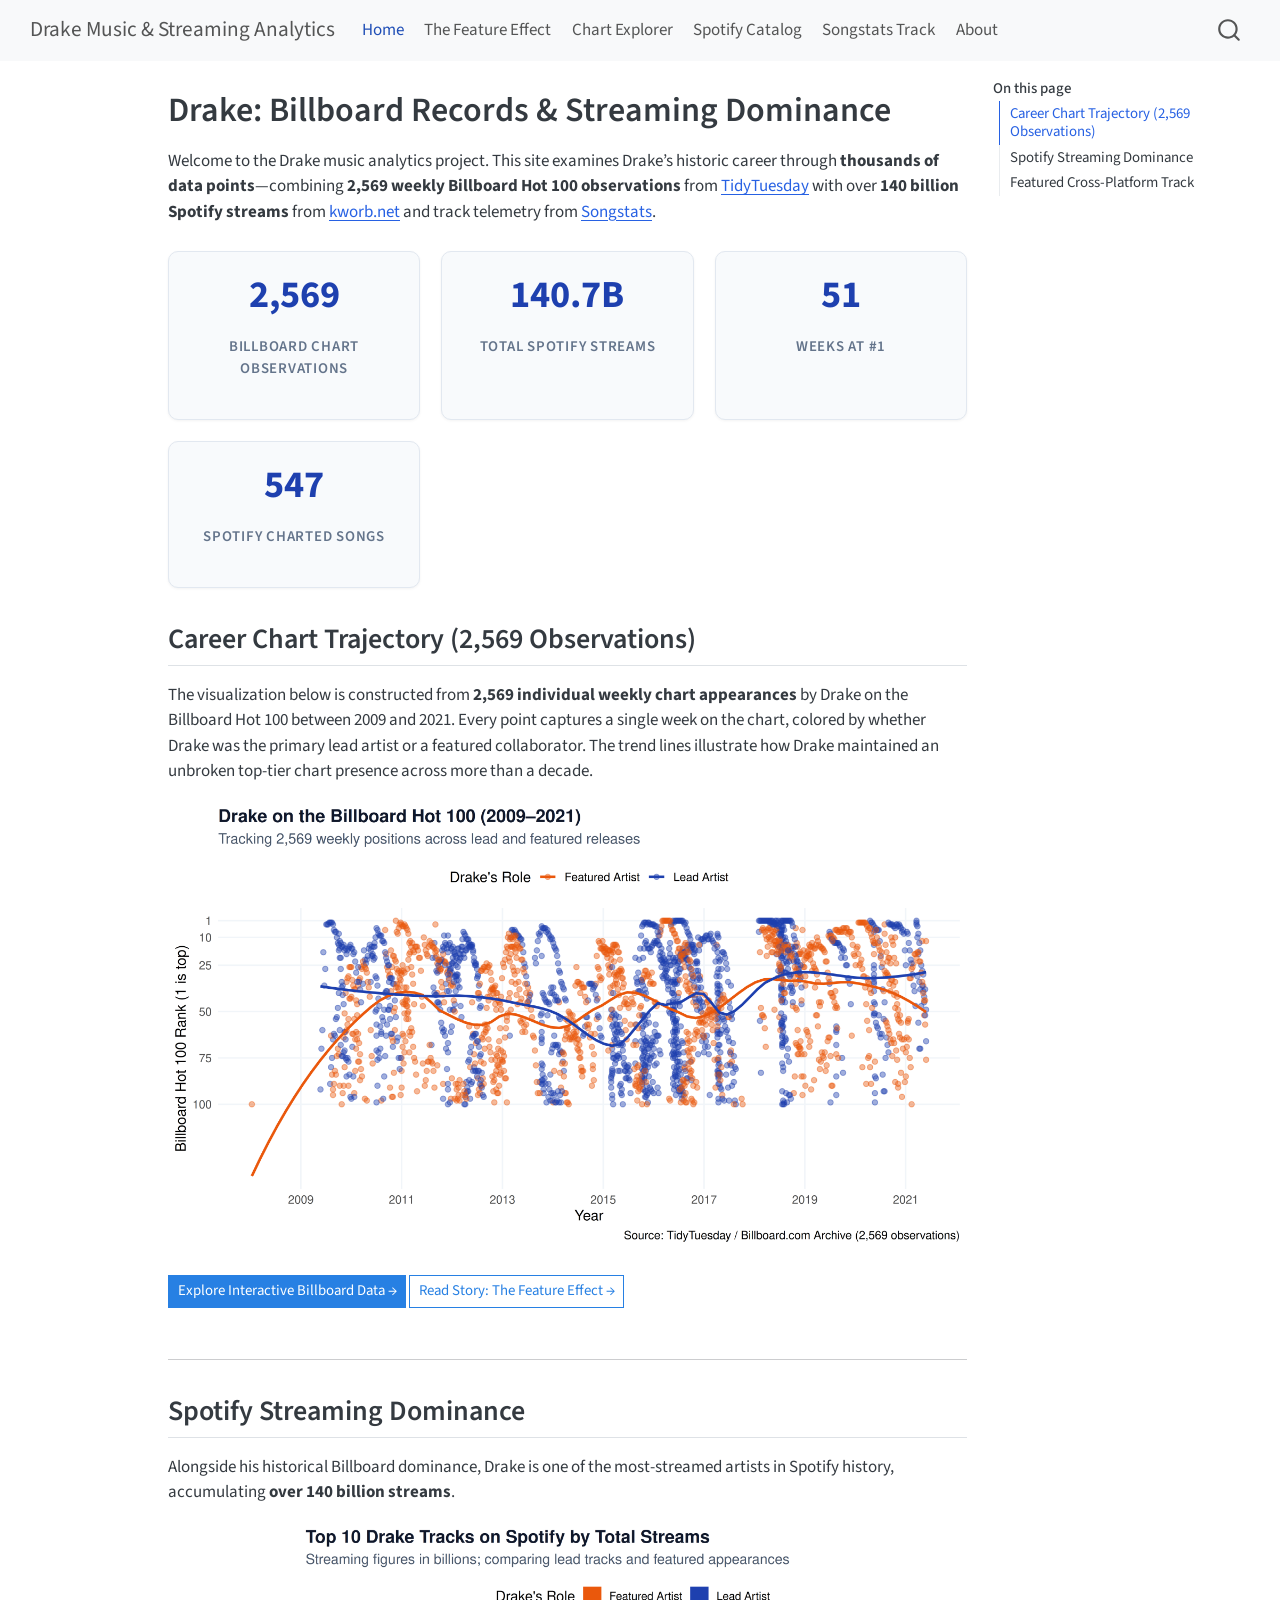
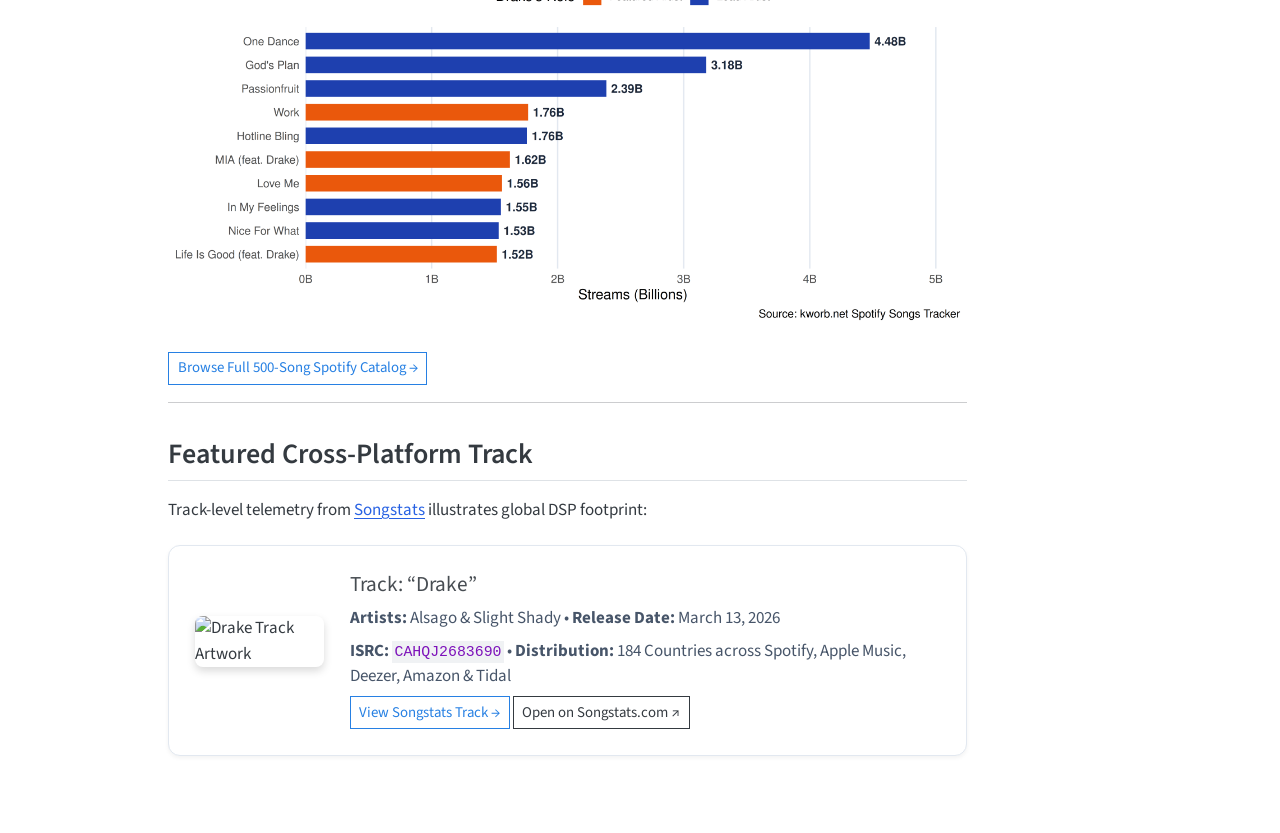
==== index.html @ f7addd37 "Built site for gh-pages" ====
<!DOCTYPE html>
<html xmlns="http://www.w3.org/1999/xhtml" lang="en" xml:lang="en"><head>

<meta charset="utf-8">
<meta name="generator" content="quarto-1.10.18">

<meta name="viewport" content="width=device-width, initial-scale=1.0, user-scalable=yes">


<title>Drake: Billboard Records &amp; Streaming Dominance – Drake Music &amp; Streaming Analytics</title>
<style>
/* Default styles provided by pandoc.
** See https://pandoc.org/MANUAL.html#variables-for-html for config info.
*/
span.smallcaps{font-variant: small-caps;}
div.columns{display: flex; gap: 1.5em;}
div.column{flex: auto;}
@media screen {
div.columns{gap: min(4vw, 1.5em);}
div.column{overflow-x: auto;}
}
div.hanging-indent{margin-left: 1.5em; text-indent: -1.5em;}
ul.task-list{list-style: none;}
ul.task-list li input[type="checkbox"] {
  width: 0.8em;
  margin: 0 0.8em 0.2em -1em; /* quarto-specific, see https://github.com/quarto-dev/quarto-cli/issues/4556 */ 
  vertical-align: middle;
}
</style>


<script src="site_libs/quarto-nav/quarto-nav.js"></script>
<script src="site_libs/quarto-nav/headroom.min.js"></script>
<script src="site_libs/clipboard/clipboard.min.js"></script>
<script src="site_libs/quarto-search/autocomplete.umd.js"></script>
<script src="site_libs/quarto-search/fuse.min.js"></script>
<script src="site_libs/quarto-search/quarto-search.js"></script>
<meta name="quarto:offset" content="./">
<script src="site_libs/quarto-html/quarto.js" type="module"></script>
<script src="site_libs/quarto-html/tabsets/tabsets.js" type="module"></script>
<script src="site_libs/quarto-html/popper.min.js"></script>
<script src="site_libs/quarto-html/tippy.umd.min.js"></script>
<script src="site_libs/quarto-html/anchor.min.js"></script>
<link href="site_libs/quarto-html/tippy.css" rel="stylesheet">
<link href="site_libs/quarto-html/quarto-syntax-highlighting-64a204ab8560d761af7679ceaba22944.css" rel="stylesheet" id="quarto-text-highlighting-styles">
<script src="site_libs/bootstrap/bootstrap.min.js"></script>
<link href="site_libs/bootstrap/bootstrap-icons.css" rel="stylesheet">
<link href="site_libs/bootstrap/bootstrap-3eaf8885052e939fbbbe2bfb513fc417.min.css" rel="stylesheet" append-hash="true" id="quarto-bootstrap" data-mode="light">
<script id="quarto-search-options" type="application/json">{
  "location": "navbar",
  "copy-button": false,
  "collapse-after": 3,
  "panel-placement": "end",
  "type": "overlay",
  "limit": 50,
  "keyboard-shortcut": [
    "f",
    "/",
    "s"
  ],
  "show-item-context": false,
  "language": {
    "search-no-results-text": "No results",
    "search-matching-documents-text": "matching documents",
    "search-copy-link-title": "Copy link to search",
    "search-hide-matches-text": "Hide additional matches",
    "search-more-match-text": "more match in this document",
    "search-more-matches-text": "more matches in this document",
    "search-clear-button-title": "Clear",
    "search-text-placeholder": "",
    "search-detached-cancel-button-title": "Cancel",
    "search-submit-button-title": "Submit",
    "search-label": "Search"
  }
}</script>


<link rel="stylesheet" href="styles.css">
</head>

<body class="nav-fixed quarto-light">

<div id="quarto-search-results"></div>
  <header id="quarto-header" class="headroom fixed-top">
    <nav class="navbar navbar-expand-lg " data-bs-theme="dark">
      <div class="navbar-container container-fluid">
      <div class="navbar-brand-container mx-auto">
    <a class="navbar-brand" href="./index.html">
    <span class="navbar-title">Drake Music &amp; Streaming Analytics</span>
    </a>
  </div>
            <div id="quarto-search" class="" title="Search"></div>
          <button class="navbar-toggler" type="button" data-bs-toggle="collapse" data-bs-target="#navbarCollapse" aria-controls="navbarCollapse" role="menu" aria-expanded="false" aria-label="Toggle navigation" onclick="if (window.quartoToggleHeadroom) { window.quartoToggleHeadroom(); }">
  <span class="navbar-toggler-icon"></span>
</button>
          <div class="collapse navbar-collapse" id="navbarCollapse">
            <ul class="navbar-nav navbar-nav-scroll me-auto">
  <li class="nav-item">
    <a class="nav-link active" href="./index.html" aria-current="page"> 
<span class="menu-text">Home</span></a>
  </li>  
  <li class="nav-item">
    <a class="nav-link" href="./features.html"> 
<span class="menu-text">The Feature Effect</span></a>
  </li>  
  <li class="nav-item">
    <a class="nav-link" href="./explorer.html"> 
<span class="menu-text">Chart Explorer</span></a>
  </li>  
  <li class="nav-item">
    <a class="nav-link" href="./spotify.html"> 
<span class="menu-text">Spotify Catalog</span></a>
  </li>  
  <li class="nav-item">
    <a class="nav-link" href="./songstats.html"> 
<span class="menu-text">Songstats Track</span></a>
  </li>  
  <li class="nav-item">
    <a class="nav-link" href="./about.html"> 
<span class="menu-text">About</span></a>
  </li>  
</ul>
          </div> <!-- /navcollapse -->
            <div class="quarto-navbar-tools">
</div>
      </div> <!-- /container-fluid -->
    </nav>
</header>
<!-- content -->
<div id="quarto-content" class="quarto-container page-columns page-rows-contents page-layout-article page-navbar">
<!-- sidebar -->
<!-- margin-sidebar -->
    <div id="quarto-margin-sidebar" class="sidebar margin-sidebar">
        <nav id="TOC" role="doc-toc" class="toc-active">
    <h2 id="toc-title">On this page</h2>
   
  <ul>
  <li><a href="#career-chart-trajectory-2569-observations" id="toc-career-chart-trajectory-2569-observations" class="nav-link active" data-scroll-target="#career-chart-trajectory-2569-observations">Career Chart Trajectory (2,569 Observations)</a></li>
  <li><a href="#spotify-streaming-dominance" id="toc-spotify-streaming-dominance" class="nav-link" data-scroll-target="#spotify-streaming-dominance">Spotify Streaming Dominance</a></li>
  <li><a href="#featured-cross-platform-track" id="toc-featured-cross-platform-track" class="nav-link" data-scroll-target="#featured-cross-platform-track">Featured Cross-Platform Track</a></li>
  </ul>
</nav>
    </div>
<!-- main -->
<main class="content" id="quarto-document-content">

<header id="title-block-header" class="quarto-title-block default">
<div class="quarto-title">
<h1 class="title">Drake: Billboard Records &amp; Streaming Dominance</h1>
</div>



<div class="quarto-title-meta">

    
  
    
  </div>
  


</header>


<p>Welcome to the Drake music analytics project. This site examines Drake’s historic career through <strong>thousands of data points</strong>—combining <strong>2,569 weekly Billboard Hot 100 observations</strong> from <a href="https://github.com/rfordatascience/tidytuesday/tree/master/data/2021/2021-09-14">TidyTuesday</a> with over <strong>140 billion Spotify streams</strong> from <a href="https://kworb.net/spotify/artist/3TVXtAsR1Inumwj472S9r4_songs.html">kworb.net</a> and track telemetry from <a href="https://songstats.com/track/ul9j1yr4/drake">Songstats</a>.</p>
<div class="stat-grid">
<div class="stat-card">
<div class="stat-number">
<p>2,569</p>
</div>
<div class="stat-label">
<p>Billboard Chart Observations</p>
</div>
</div>
<div class="stat-card">
<div class="stat-number">
<p>140.7B</p>
</div>
<div class="stat-label">
<p>Total Spotify Streams</p>
</div>
</div>
<div class="stat-card">
<div class="stat-number">
<p>51</p>
</div>
<div class="stat-label">
<p>Weeks at #1</p>
</div>
</div>
<div class="stat-card">
<div class="stat-number">
<p>547</p>
</div>
<div class="stat-label">
<p>Spotify Charted Songs</p>
</div>
</div>
</div>
<section id="career-chart-trajectory-2569-observations" class="level2">
<h2 class="anchored" data-anchor-id="career-chart-trajectory-2569-observations">Career Chart Trajectory (2,569 Observations)</h2>
<p>The visualization below is constructed from <strong>2,569 individual weekly chart appearances</strong> by Drake on the Billboard Hot 100 between 2009 and 2021. Every point captures a single week on the chart, colored by whether Drake was the primary lead artist or a featured collaborator. The trend lines illustrate how Drake maintained an unbroken top-tier chart presence across more than a decade.</p>
<div class="cell">
<div class="cell-output-display">
<div>
<figure class="figure">
<p><img src="index_files/figure-html/unnamed-chunk-1-1.png" class="img-fluid figure-img" width="3000"></p>
</figure>
</div>
</div>
</div>
<div style="display: flex; gap: 0.75rem; margin-bottom: 2rem;">
<p><a href="explorer.html" class="btn btn-primary btn-sm">Explore Interactive Billboard Data →</a> <a href="features.html" class="btn btn-outline-primary btn-sm">Read Story: The Feature Effect →</a></p>
</div>
<hr>
</section>
<section id="spotify-streaming-dominance" class="level2">
<h2 class="anchored" data-anchor-id="spotify-streaming-dominance">Spotify Streaming Dominance</h2>
<p>Alongside his historical Billboard dominance, Drake is one of the most-streamed artists in Spotify history, accumulating <strong>over 140 billion streams</strong>.</p>
<div class="cell">
<div class="cell-output-display">
<div>
<figure class="figure">
<p><img src="index_files/figure-html/unnamed-chunk-2-1.png" class="img-fluid figure-img" width="2850"></p>
</figure>
</div>
</div>
</div>
<p><a href="spotify.html" class="btn btn-outline-primary btn-sm">Browse Full 500-Song Spotify Catalog →</a></p>
<hr>
</section>
<section id="featured-cross-platform-track" class="level2">
<h2 class="anchored" data-anchor-id="featured-cross-platform-track">Featured Cross-Platform Track</h2>
<p>Track-level telemetry from <a href="https://songstats.com/track/ul9j1yr4/drake">Songstats</a> illustrates global DSP footprint:</p>
<div class="track-card">
<p><img src="https://i.scdn.co/image/ab67616d00001e02f0c843a56521f2be4d0d10e2" alt="Drake Track Artwork" class="track-art"></p>
<div>
<h4 style="margin-top:0;" class="anchored">
Track: “Drake”
</h4>
<p style="margin-bottom:0.4rem; color:#475569;">
<strong>Artists:</strong> Alsago &amp; Slight Shady • <strong>Release Date:</strong> March 13, 2026
</p>
<p style="margin-bottom:0.4rem; color:#475569;">
<strong>ISRC:</strong> <code>CAHQJ2683690</code> • <strong>Distribution:</strong> 184 Countries across Spotify, Apple Music, Deezer, Amazon &amp; Tidal
</p>
<p style="margin-bottom:0;">
<a href="songstats.html" class="btn btn-outline-primary btn-sm">View Songstats Track →</a> <a href="https://songstats.com/track/ul9j1yr4/drake" target="_blank" class="btn btn-outline-secondary btn-sm">Open on Songstats.com ↗</a>
</p>
</div>
</div>


</section>

</main> <!-- /main -->
<script id="quarto-html-after-body" type="application/javascript">
  window.document.addEventListener("DOMContentLoaded", function (event) {
    const icon = "";
    const anchorJS = new window.AnchorJS();
    anchorJS.options = {
      placement: 'right',
      icon: icon
    };
    anchorJS.add('.anchored');
    const isCodeAnnotation = (el) => {
      for (const clz of el.classList) {
        if (clz.startsWith('code-annotation-')) {                     
          return true;
        }
      }
      return false;
    }
    const onCopySuccess = function(e) {
      // button target
      const button = e.trigger;
      // don't keep focus
      button.blur();
      // flash "checked"
      button.classList.add('code-copy-button-checked');
      var currentTitle = button.getAttribute("title");
      button.setAttribute("title", "Copied!");
      let tooltip;
      if (window.bootstrap) {
        button.setAttribute("data-bs-toggle", "tooltip");
        button.setAttribute("data-bs-placement", "left");
        button.setAttribute("data-bs-title", "Copied!");
        tooltip = new bootstrap.Tooltip(button, 
          { trigger: "manual", 
            customClass: "code-copy-button-tooltip",
            offset: [0, -8]});
        tooltip.show();    
      }
      setTimeout(function() {
        if (tooltip) {
          tooltip.hide();
          button.removeAttribute("data-bs-title");
          button.removeAttribute("data-bs-toggle");
          button.removeAttribute("data-bs-placement");
        }
        button.setAttribute("title", currentTitle);
        button.classList.remove('code-copy-button-checked');
      }, 1000);
      // clear code selection
      e.clearSelection();
    }
    const getTextToCopy = function(trigger) {
      const outerScaffold = trigger.parentElement.cloneNode(true);
      const codeEl = outerScaffold.querySelector('code');
      for (const childEl of codeEl.children) {
        if (isCodeAnnotation(childEl)) {
          childEl.remove();
        }
      }
      return codeEl.innerText;
    }
    const clipboard = new window.ClipboardJS('.code-copy-button:not([data-in-quarto-modal])', {
      text: getTextToCopy
    });
    clipboard.on('success', onCopySuccess);
    if (window.document.getElementById('quarto-embedded-source-code-modal')) {
      const clipboardModal = new window.ClipboardJS('.code-copy-button[data-in-quarto-modal]', {
        text: getTextToCopy,
        container: window.document.getElementById('quarto-embedded-source-code-modal')
      });
      clipboardModal.on('success', onCopySuccess);
    }
      var localhostRegex = new RegExp(/^(?:http|https):\/\/localhost\:?[0-9]*\//);
      var mailtoRegex = new RegExp(/^mailto:/);
        var filterRegex = new RegExp('/' + window.location.host + '/');
      var isInternal = (href) => {
          return filterRegex.test(href) || localhostRegex.test(href) || mailtoRegex.test(href);
      }
      // Inspect non-navigation links and adorn them if external
     var links = window.document.querySelectorAll('a[href]:not(.nav-link):not(.navbar-brand):not(.toc-action):not(.sidebar-link):not(.sidebar-item-toggle):not(.pagination-link):not(.no-external):not([aria-hidden]):not(.dropdown-item):not(.quarto-navigation-tool):not(.about-link)');
      for (var i=0; i<links.length; i++) {
        const link = links[i];
        if (!isInternal(link.href)) {
          // undo the damage that might have been done by quarto-nav.js in the case of
          // links that we want to consider external
          if (link.dataset.originalHref !== undefined) {
            link.href = link.dataset.originalHref;
          }
        }
      }
    function tippyHover(el, contentFn, onTriggerFn, onUntriggerFn) {
      const config = {
        allowHTML: true,
        maxWidth: 500,
        delay: 100,
        arrow: false,
        appendTo: function(el) {
            return el.parentElement;
        },
        interactive: true,
        interactiveBorder: 10,
        theme: 'quarto',
        placement: 'bottom-start',
      };
      if (contentFn) {
        config.content = contentFn;
      }
      if (onTriggerFn) {
        config.onTrigger = onTriggerFn;
      }
      if (onUntriggerFn) {
        config.onUntrigger = onUntriggerFn;
      }
      window.tippy(el, config); 
    }
    const noterefs = window.document.querySelectorAll('a[role="doc-noteref"]');
    for (var i=0; i<noterefs.length; i++) {
      const ref = noterefs[i];
      tippyHover(ref, function() {
        // use id or data attribute instead here
        let href = ref.getAttribute('data-footnote-href') || ref.getAttribute('href');
        try { href = new URL(href).hash; } catch {}
        const id = href.replace(/^#\/?/, "");
        const note = window.document.getElementById(id);
        if (note) {
          return note.innerHTML;
        } else {
          return "";
        }
      });
    }
    const xrefs = window.document.querySelectorAll('a.quarto-xref');
    const processXRef = (id, note) => {
      // Strip column container classes
      const stripColumnClz = (el) => {
        el.classList.remove("page-full", "page-columns");
        if (el.children) {
          for (const child of el.children) {
            stripColumnClz(child);
          }
        }
      }
      stripColumnClz(note)
      if (id === null || id.startsWith('sec-')) {
        // Special case sections, only their first couple elements
        const container = document.createElement("div");
        if (note.children && note.children.length > 2) {
          container.appendChild(note.children[0].cloneNode(true));
          for (let i = 1; i < note.children.length; i++) {
            const child = note.children[i];
            if (child.tagName === "P" && child.innerText === "") {
              continue;
            } else {
              container.appendChild(child.cloneNode(true));
              break;
            }
          }
          if (window.Quarto?.typesetMath) {
            window.Quarto.typesetMath(container);
          }
          return container.innerHTML
        } else {
          if (window.Quarto?.typesetMath) {
            window.Quarto.typesetMath(note);
          }
          return note.innerHTML;
        }
      } else {
        // Remove any anchor links if they are present
        const anchorLink = note.querySelector('a.anchorjs-link');
        if (anchorLink) {
          anchorLink.remove();
        }
        if (window.Quarto?.typesetMath) {
          window.Quarto.typesetMath(note);
        }
        if (note.classList.contains("callout")) {
          return note.outerHTML;
        } else {
          return note.innerHTML;
        }
      }
    }
    for (var i=0; i<xrefs.length; i++) {
      const xref = xrefs[i];
      tippyHover(xref, undefined, function(instance) {
        instance.disable();
        let url = xref.getAttribute('href');
        let hash = undefined; 
        if (url.startsWith('#')) {
          hash = url;
        } else {
          try { hash = new URL(url).hash; } catch {}
        }
        if (hash) {
          const id = hash.replace(/^#\/?/, "");
          const note = window.document.getElementById(id);
          if (note !== null) {
            try {
              const html = processXRef(id, note.cloneNode(true));
              instance.setContent(html);
            } finally {
              instance.enable();
              instance.show();
            }
          } else {
            // See if we can fetch this
            fetch(url.split('#')[0])
            .then(res => res.text())
            .then(html => {
              const parser = new DOMParser();
              const htmlDoc = parser.parseFromString(html, "text/html");
              const note = htmlDoc.getElementById(id);
              if (note !== null) {
                const html = processXRef(id, note);
                instance.setContent(html);
              } 
            }).finally(() => {
              instance.enable();
              instance.show();
            });
          }
        } else {
          // See if we can fetch a full url (with no hash to target)
          // This is a special case and we should probably do some content thinning / targeting
          fetch(url)
          .then(res => res.text())
          .then(html => {
            const parser = new DOMParser();
            const htmlDoc = parser.parseFromString(html, "text/html");
            const note = htmlDoc.querySelector('main.content');
            if (note !== null) {
              // This should only happen for chapter cross references
              // (since there is no id in the URL)
              // remove the first header
              if (note.children.length > 0 && note.children[0].tagName === "HEADER") {
                note.children[0].remove();
              }
              const html = processXRef(null, note);
              instance.setContent(html);
            } 
          }).finally(() => {
            instance.enable();
            instance.show();
          });
        }
      }, function(instance) {
      });
    }
        let selectedAnnoteEl;
        const selectorForAnnotation = ( cell, annotation) => {
          let cellAttr = 'data-code-cell="' + cell + '"';
          let lineAttr = 'data-code-annotation="' +  annotation + '"';
          const selector = 'span[' + cellAttr + '][' + lineAttr + ']';
          return selector;
        }
        const selectCodeLines = (annoteEl) => {
          const doc = window.document;
          const targetCell = annoteEl.getAttribute("data-target-cell");
          const targetAnnotation = annoteEl.getAttribute("data-target-annotation");
          const annoteSpan = window.document.querySelector(selectorForAnnotation(targetCell, targetAnnotation));
          const lines = annoteSpan.getAttribute("data-code-lines").split(",");
          const lineIds = lines.map((line) => {
            return targetCell + "-" + line;
          })
          let top = null;
          let height = null;
          let parent = null;
          if (lineIds.length > 0) {
              //compute the position of the single el (top and bottom and make a div)
              const el = window.document.getElementById(lineIds[0]);
              top = el.offsetTop;
              height = el.offsetHeight;
              parent = el.parentElement.parentElement;
            if (lineIds.length > 1) {
              const lastEl = window.document.getElementById(lineIds[lineIds.length - 1]);
              const bottom = lastEl.offsetTop + lastEl.offsetHeight;
              height = bottom - top;
            }
            if (top !== null && height !== null && parent !== null) {
              // cook up a div (if necessary) and position it 
              let div = window.document.getElementById("code-annotation-line-highlight");
              if (div === null) {
                div = window.document.createElement("div");
                div.setAttribute("id", "code-annotation-line-highlight");
                div.style.position = 'absolute';
                parent.appendChild(div);
              }
              div.style.top = top - 2 + "px";
              div.style.height = height + 4 + "px";
              div.style.left = 0;
              let gutterDiv = window.document.getElementById("code-annotation-line-highlight-gutter");
              if (gutterDiv === null) {
                gutterDiv = window.document.createElement("div");
                gutterDiv.setAttribute("id", "code-annotation-line-highlight-gutter");
                gutterDiv.style.position = 'absolute';
                const codeCell = window.document.getElementById(targetCell);
                const gutter = codeCell.querySelector('.code-annotation-gutter');
                gutter.appendChild(gutterDiv);
              }
              gutterDiv.style.top = top - 2 + "px";
              gutterDiv.style.height = height + 4 + "px";
            }
            selectedAnnoteEl = annoteEl;
          }
        };
        const unselectCodeLines = () => {
          const elementsIds = ["code-annotation-line-highlight", "code-annotation-line-highlight-gutter"];
          elementsIds.forEach((elId) => {
            const div = window.document.getElementById(elId);
            if (div) {
              div.remove();
            }
          });
          selectedAnnoteEl = undefined;
        };
          // Handle positioning of the toggle
      window.addEventListener(
        "resize",
        throttle(() => {
          elRect = undefined;
          if (selectedAnnoteEl) {
            selectCodeLines(selectedAnnoteEl);
          }
        }, 10)
      );
      function throttle(fn, ms) {
      let throttle = false;
      let timer;
        return (...args) => {
          if(!throttle) { // first call gets through
              fn.apply(this, args);
              throttle = true;
          } else { // all the others get throttled
              if(timer) clearTimeout(timer); // cancel #2
              timer = setTimeout(() => {
                fn.apply(this, args);
                timer = throttle = false;
              }, ms);
          }
        };
      }
        // Attach click handler to the DT
        const annoteDls = window.document.querySelectorAll('dt[data-target-cell]');
        for (const annoteDlNode of annoteDls) {
          annoteDlNode.addEventListener('click', (event) => {
            const clickedEl = event.target;
            if (clickedEl !== selectedAnnoteEl) {
              unselectCodeLines();
              const activeEl = window.document.querySelector('dt[data-target-cell].code-annotation-active');
              if (activeEl) {
                activeEl.classList.remove('code-annotation-active');
              }
              selectCodeLines(clickedEl);
              clickedEl.classList.add('code-annotation-active');
            } else {
              // Unselect the line
              unselectCodeLines();
              clickedEl.classList.remove('code-annotation-active');
            }
          });
        }
    const findCites = (el) => {
      const parentEl = el.parentElement;
      if (parentEl) {
        const cites = parentEl.dataset.cites;
        if (cites) {
          return {
            el,
            cites: cites.split(' ')
          };
        } else {
          return findCites(el.parentElement)
        }
      } else {
        return undefined;
      }
    };
    var bibliorefs = window.document.querySelectorAll('a[role="doc-biblioref"]');
    for (var i=0; i<bibliorefs.length; i++) {
      const ref = bibliorefs[i];
      const citeInfo = findCites(ref);
      if (citeInfo) {
        tippyHover(citeInfo.el, function() {
          var popup = window.document.createElement('div');
          citeInfo.cites.forEach(function(cite) {
            var citeDiv = window.document.createElement('div');
            citeDiv.classList.add('hanging-indent');
            citeDiv.classList.add('csl-entry');
            var biblioDiv = window.document.getElementById('ref-' + cite);
            if (biblioDiv) {
              citeDiv.innerHTML = biblioDiv.innerHTML;
            }
            popup.appendChild(citeDiv);
          });
          return popup.innerHTML;
        });
      }
    }
  });
  </script>
</div> <!-- /content -->




</body></html>
---- site_libs/quarto-html/tippy.css ----
.tippy-box[data-animation=fade][data-state=hidden]{opacity:0}[data-tippy-root]{max-width:calc(100vw - 10px)}.tippy-box{position:relative;background-color:#333;color:#fff;border-radius:4px;font-size:14px;line-height:1.4;white-space:normal;outline:0;transition-property:transform,visibility,opacity}.tippy-box[data-placement^=top]>.tippy-arrow{bottom:0}.tippy-box[data-placement^=top]>.tippy-arrow:before{bottom:-7px;left:0;border-width:8px 8px 0;border-top-color:initial;transform-origin:center top}.tippy-box[data-placement^=bottom]>.tippy-arrow{top:0}.tippy-box[data-placement^=bottom]>.tippy-arrow:before{top:-7px;left:0;border-width:0 8px 8px;border-bottom-color:initial;transform-origin:center bottom}.tippy-box[data-placement^=left]>.tippy-arrow{right:0}.tippy-box[data-placement^=left]>.tippy-arrow:before{border-width:8px 0 8px 8px;border-left-color:initial;right:-7px;transform-origin:center left}.tippy-box[data-placement^=right]>.tippy-arrow{left:0}.tippy-box[data-placement^=right]>.tippy-arrow:before{left:-7px;border-width:8px 8px 8px 0;border-right-color:initial;transform-origin:center right}.tippy-box[data-inertia][data-state=visible]{transition-timing-function:cubic-bezier(.54,1.5,.38,1.11)}.tippy-arrow{width:16px;height:16px;color:#333}.tippy-arrow:before{content:"";position:absolute;border-color:transparent;border-style:solid}.tippy-content{position:relative;padding:5px 9px;z-index:1}
---- site_libs/quarto-html/quarto-syntax-highlighting-64a204ab8560d761af7679ceaba22944.css ----
/* quarto syntax highlight colors */
:root {
  --quarto-hl-ot-color: #003B4F;
  --quarto-hl-at-color: #657422;
  --quarto-hl-ss-color: #20794D;
  --quarto-hl-an-color: #5E5E5E;
  --quarto-hl-fu-color: #4758AB;
  --quarto-hl-st-color: #20794D;
  --quarto-hl-cf-color: #003B4F;
  --quarto-hl-op-color: #5E5E5E;
  --quarto-hl-er-color: #AD0000;
  --quarto-hl-bn-color: #AD0000;
  --quarto-hl-al-color: #AD0000;
  --quarto-hl-va-color: #111111;
  --quarto-hl-bu-color: inherit;
  --quarto-hl-ex-color: inherit;
  --quarto-hl-pp-color: #AD0000;
  --quarto-hl-in-color: #5E5E5E;
  --quarto-hl-vs-color: #20794D;
  --quarto-hl-wa-color: #5E5E5E;
  --quarto-hl-do-color: #5E5E5E;
  --quarto-hl-im-color: #00769E;
  --quarto-hl-ch-color: #20794D;
  --quarto-hl-dt-color: #AD0000;
  --quarto-hl-fl-color: #AD0000;
  --quarto-hl-co-color: #5E5E5E;
  --quarto-hl-cv-color: #5E5E5E;
  --quarto-hl-cn-color: #8f5902;
  --quarto-hl-sc-color: #5E5E5E;
  --quarto-hl-dv-color: #AD0000;
  --quarto-hl-kw-color: #003B4F;
}

/* other quarto variables */
:root {
  --quarto-font-monospace: SFMono-Regular, Menlo, Monaco, Consolas, "Liberation Mono", "Courier New", monospace;
}

/* syntax highlight based on Pandoc's rules */
pre > code.sourceCode > span {
  color: #003B4F;
}

code.sourceCode > span {
  color: #003B4F;
}

div.sourceCode,
div.sourceCode pre.sourceCode {
  color: #003B4F;
}

/* Normal */
code span {
  color: #003B4F;
}

/* Alert */
code span.al {
  color: #AD0000;
  font-style: inherit;
}

/* Annotation */
code span.an {
  color: #5E5E5E;
  font-style: inherit;
}

/* Attribute */
code span.at {
  color: #657422;
  font-style: inherit;
}

/* BaseN */
code span.bn {
  color: #AD0000;
  font-style: inherit;
}

/* BuiltIn */
code span.bu {
  font-style: inherit;
}

/* ControlFlow */
code span.cf {
  color: #003B4F;
  font-weight: bold;
  font-style: inherit;
}

/* Char */
code span.ch {
  color: #20794D;
  font-style: inherit;
}

/* Constant */
code span.cn {
  color: #8f5902;
  font-style: inherit;
}

/* Comment */
code span.co {
  color: #5E5E5E;
  font-style: inherit;
}

/* CommentVar */
code span.cv {
  color: #5E5E5E;
  font-style: italic;
}

/* Documentation */
code span.do {
  color: #5E5E5E;
  font-style: italic;
}

/* DataType */
code span.dt {
  color: #AD0000;
  font-style: inherit;
}

/* DecVal */
code span.dv {
  color: #AD0000;
  font-style: inherit;
}

/* Error */
code span.er {
  color: #AD0000;
  font-style: inherit;
}

/* Extension */
code span.ex {
  font-style: inherit;
}

/* Float */
code span.fl {
  color: #AD0000;
  font-style: inherit;
}

/* Function */
code span.fu {
  color: #4758AB;
  font-style: inherit;
}

/* Import */
code span.im {
  color: #00769E;
  font-style: inherit;
}

/* Information */
code span.in {
  color: #5E5E5E;
  font-style: inherit;
}

/* Keyword */
code span.kw {
  color: #003B4F;
  font-weight: bold;
  font-style: inherit;
}

/* Operator */
code span.op {
  color: #5E5E5E;
  font-style: inherit;
}

/* Other */
code span.ot {
  color: #003B4F;
  font-style: inherit;
}

/* Preprocessor */
code span.pp {
  color: #AD0000;
  font-style: inherit;
}

/* SpecialChar */
code span.sc {
  color: #5E5E5E;
  font-style: inherit;
}

/* SpecialString */
code span.ss {
  color: #20794D;
  font-style: inherit;
}

/* String */
code span.st {
  color: #20794D;
  font-style: inherit;
}

/* Variable */
code span.va {
  color: #111111;
  font-style: inherit;
}

/* VerbatimString */
code span.vs {
  color: #20794D;
  font-style: inherit;
}

/* Warning */
code span.wa {
  color: #5E5E5E;
  font-style: italic;
}

.prevent-inlining {
  content: "</";
}

/*# sourceMappingURL=9d8d5bb603a83b8298b89080a598c93b.css.map */
---- styles.css ----
/* Custom neat styling for Drake Milestone 4 */

.stat-grid {
  display: grid;
  grid-template-columns: repeat(auto-fit, minmax(200px, 1fr));
  gap: 1.25rem;
  margin: 1.5rem 0 2rem 0;
}

.stat-card {
  background: #f8fafc;
  border: 1px solid #e2e8f0;
  border-radius: 10px;
  padding: 1.25rem;
  text-align: center;
  box-shadow: 0 1px 3px rgba(0, 0, 0, 0.05);
  transition: transform 0.15s ease, box-shadow 0.15s ease;
}

.stat-card:hover {
  transform: translateY(-2px);
  box-shadow: 0 4px 6px -1px rgba(0, 0, 0, 0.1);
}

.stat-number {
  font-size: 2.25rem;
  font-weight: 700;
  color: #1e40af;
  line-height: 1.2;
}

.stat-label {
  font-size: 0.875rem;
  font-weight: 600;
  color: #64748b;
  text-transform: uppercase;
  letter-spacing: 0.05em;
  margin-top: 0.35rem;
}

.track-card {
  display: flex;
  flex-direction: row;
  align-items: center;
  gap: 1.5rem;
  background: #ffffff;
  border: 1px solid #e2e8f0;
  border-radius: 12px;
  padding: 1.5rem;
  box-shadow: 0 2px 4px rgba(0, 0, 0, 0.05);
  margin-top: 1.25rem;
}

@media (max-width: 640px) {
  .track-card {
    flex-direction: column;
    text-align: center;
  }
}

.track-art {
  width: 130px;
  height: 130px;
  border-radius: 8px;
  object-fit: cover;
  box-shadow: 0 4px 8px rgba(0, 0, 0, 0.15);
}

.badge-tag {
  display: inline-block;
  padding: 0.25rem 0.6rem;
  border-radius: 9999px;
  font-size: 0.75rem;
  font-weight: 600;
  background-color: #dbeafe;
  color: #1e40af;
  margin-right: 0.5rem;
}
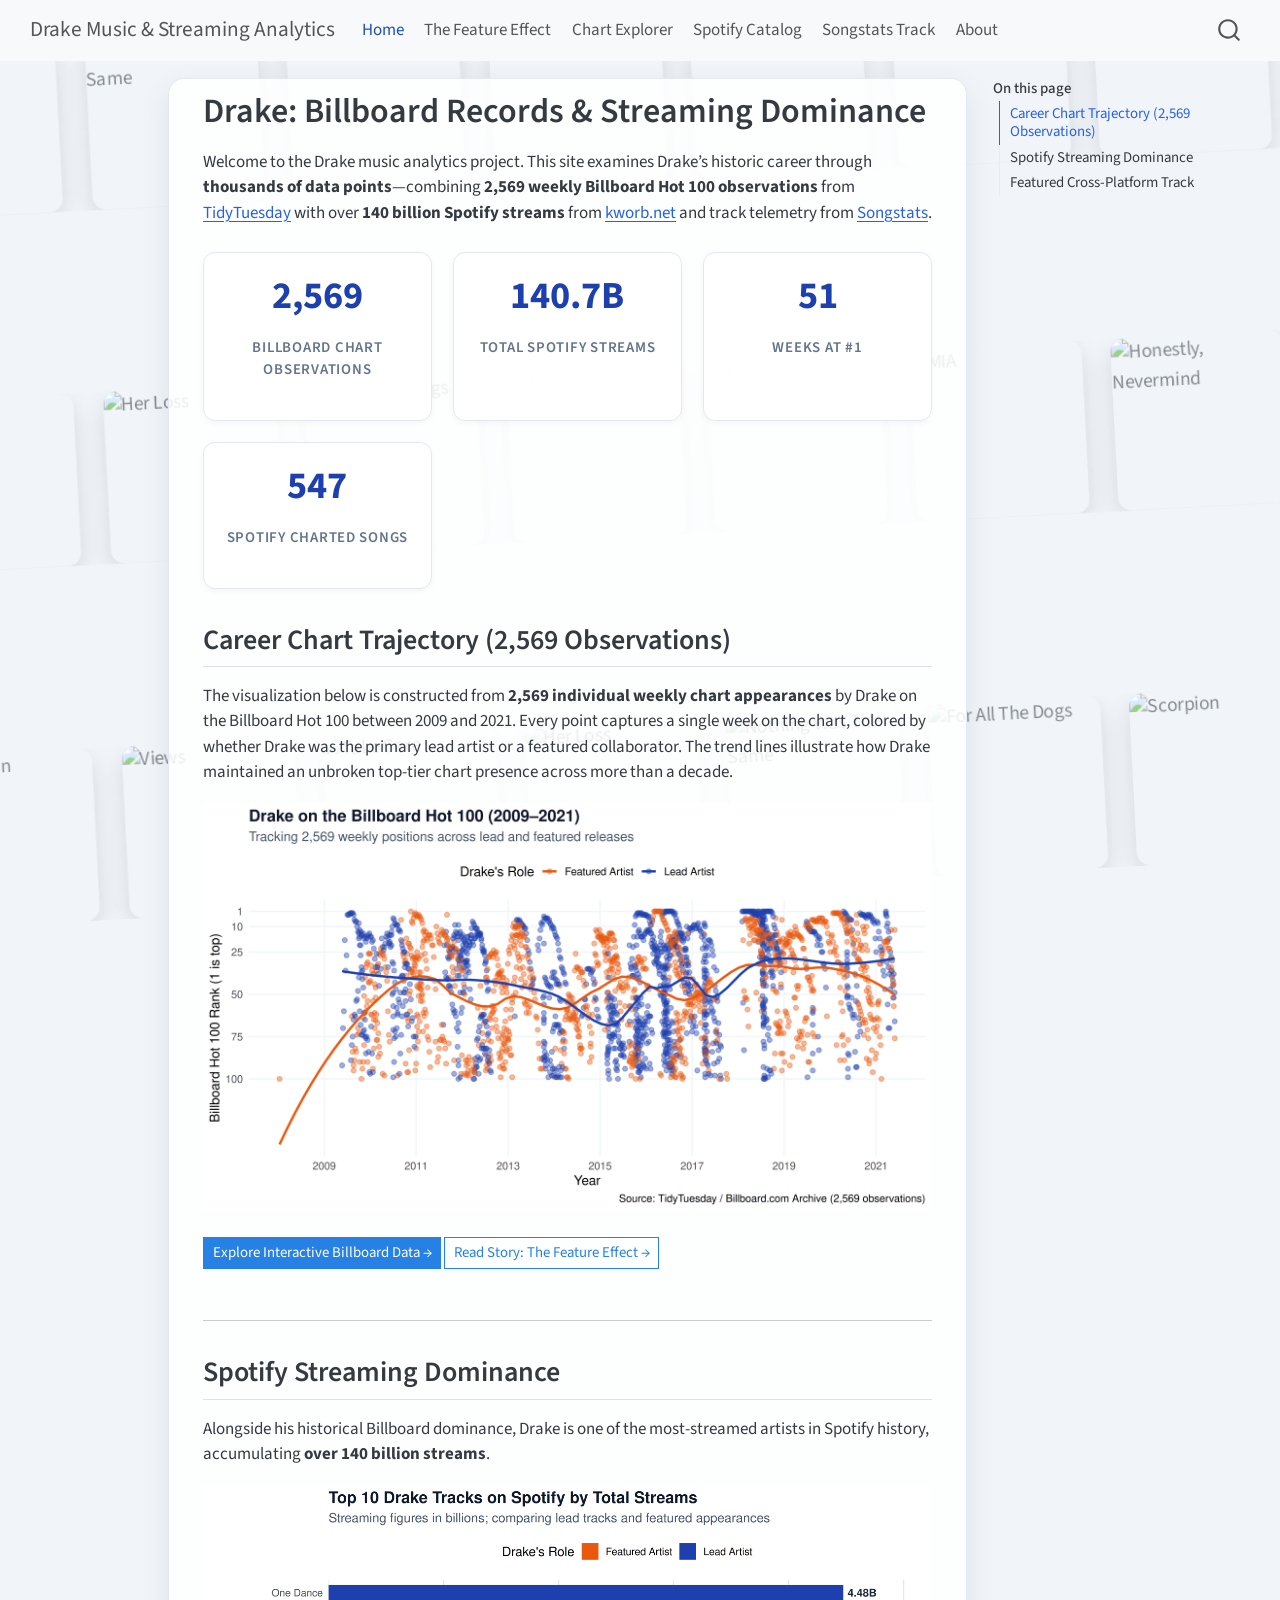
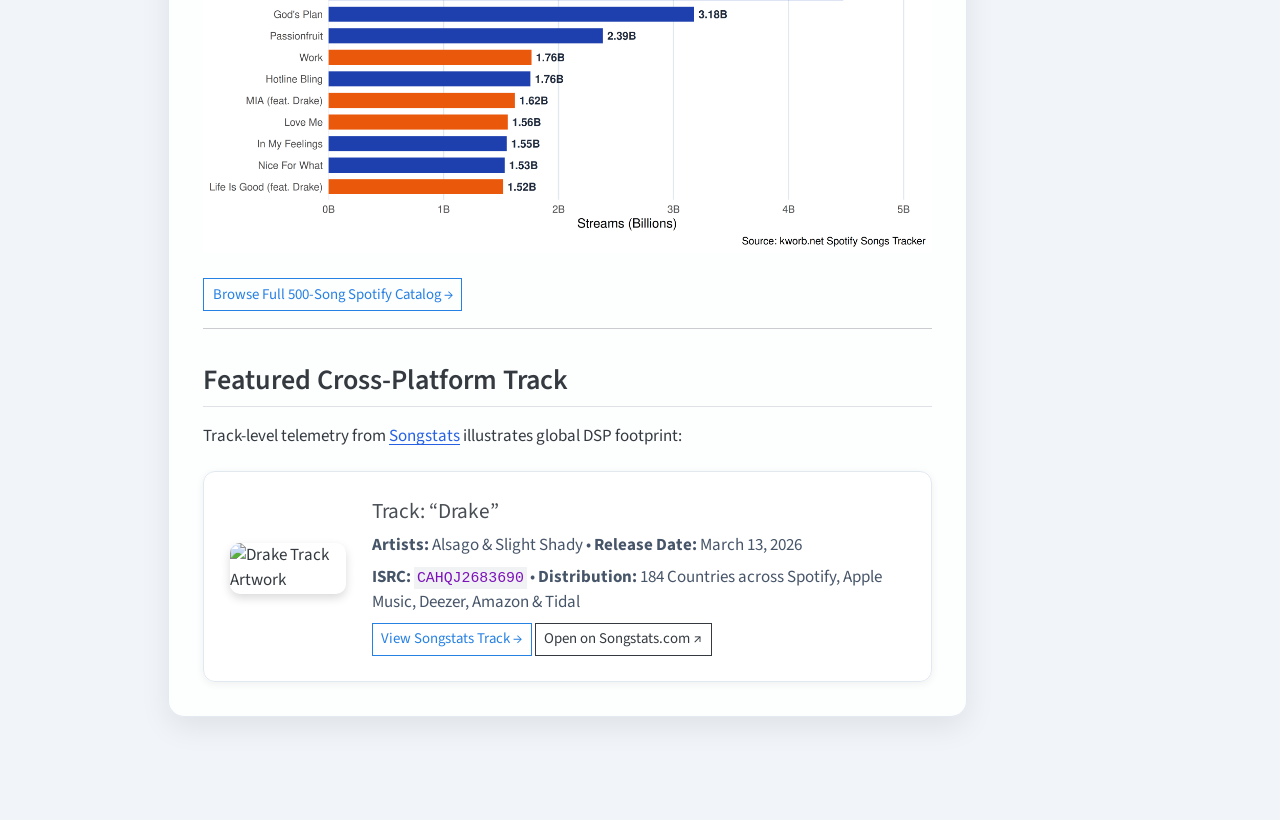
==== commit f5b1030e: "Built site for gh-pages" ====
--- a/index.html
+++ b/index.html
@@ -143,6 +143,80 @@
     </div>
 <!-- main -->
 <main class="content" id="quarto-document-content">
+<div class="album-background-wrapper" aria-hidden="true">
+  <div class="album-marquee-track marquee-left">
+    <div class="album-marquee-group">
+      <img src="https://image-cdn-fa.spotifycdn.com/image/ab67616d00001e02c7ea04a9b455e3f68ef82550" alt="Take Care">
+      <img src="https://image-cdn-ak.spotifycdn.com/image/ab67616d00001e02adfb5909ec66db5fbb4d06c8" alt="Nothing Was The Same">
+      <img src="https://image-cdn-fa.spotifycdn.com/image/ab67616d00001e029416ed64daf84936d89e671c" alt="Views">
+      <img src="https://image-cdn-fa.spotifycdn.com/image/ab67616d00001e024f0fd9dad63977146e685700" alt="More Life">
+      <img src="https://image-cdn-ak.spotifycdn.com/image/ab67616d00001e02f907de96b9a4fbc04accc0d5" alt="Scorpion">
+      <img src="https://image-cdn-fa.spotifycdn.com/image/ab67616d00001e02cd945b4e3de57edd28481a3f" alt="Certified Lover Boy">
+    </div>
+    <div class="album-marquee-group">
+      <img src="https://image-cdn-fa.spotifycdn.com/image/ab67616d00001e02c7ea04a9b455e3f68ef82550" alt="Take Care">
+      <img src="https://image-cdn-ak.spotifycdn.com/image/ab67616d00001e02adfb5909ec66db5fbb4d06c8" alt="Nothing Was The Same">
+      <img src="https://image-cdn-fa.spotifycdn.com/image/ab67616d00001e029416ed64daf84936d89e671c" alt="Views">
+      <img src="https://image-cdn-fa.spotifycdn.com/image/ab67616d00001e024f0fd9dad63977146e685700" alt="More Life">
+      <img src="https://image-cdn-ak.spotifycdn.com/image/ab67616d00001e02f907de96b9a4fbc04accc0d5" alt="Scorpion">
+      <img src="https://image-cdn-fa.spotifycdn.com/image/ab67616d00001e02cd945b4e3de57edd28481a3f" alt="Certified Lover Boy">
+    </div>
+  </div>
+
+  <div class="album-marquee-track marquee-right">
+    <div class="album-marquee-group">
+      <img src="https://image-cdn-fa.spotifycdn.com/image/ab67616d00001e028dc0d801766a5aa6a33cbe37" alt="Honestly, Nevermind">
+      <img src="https://image-cdn-fa.spotifycdn.com/image/ab67616d00001e0202854a7060fccc1a66a4b5ad" alt="Her Loss">
+      <img src="https://image-cdn-fa.spotifycdn.com/image/ab67616d00001e027d384516b23347e92a587ed1" alt="For All The Dogs">
+      <img src="https://image-cdn-fa.spotifycdn.com/image/ab67616d00001e026be9bac15995f089579074de" alt="Work">
+      <img src="https://image-cdn-fa.spotifycdn.com/image/ab67616d00001e028a01c7b77a34378a62f46402" alt="Life Is Good">
+      <img src="https://image-cdn-fa.spotifycdn.com/image/ab67616d00001e025a0e097d730df5d05e0d7dea" alt="MIA">
+    </div>
+    <div class="album-marquee-group">
+      <img src="https://image-cdn-fa.spotifycdn.com/image/ab67616d00001e028dc0d801766a5aa6a33cbe37" alt="Honestly, Nevermind">
+      <img src="https://image-cdn-fa.spotifycdn.com/image/ab67616d00001e0202854a7060fccc1a66a4b5ad" alt="Her Loss">
+      <img src="https://image-cdn-fa.spotifycdn.com/image/ab67616d00001e027d384516b23347e92a587ed1" alt="For All The Dogs">
+      <img src="https://image-cdn-fa.spotifycdn.com/image/ab67616d00001e026be9bac15995f089579074de" alt="Work">
+      <img src="https://image-cdn-fa.spotifycdn.com/image/ab67616d00001e028a01c7b77a34378a62f46402" alt="Life Is Good">
+      <img src="https://image-cdn-fa.spotifycdn.com/image/ab67616d00001e025a0e097d730df5d05e0d7dea" alt="MIA">
+    </div>
+  </div>
+
+  <div class="album-marquee-track marquee-left">
+    <div class="album-marquee-group">
+      <img src="https://image-cdn-ak.spotifycdn.com/image/ab67616d00001e02f907de96b9a4fbc04accc0d5" alt="Scorpion">
+      <img src="https://image-cdn-fa.spotifycdn.com/image/ab67616d00001e029416ed64daf84936d89e671c" alt="Views">
+      <img src="https://image-cdn-fa.spotifycdn.com/image/ab67616d00001e02c7ea04a9b455e3f68ef82550" alt="Take Care">
+      <img src="https://image-cdn-fa.spotifycdn.com/image/ab67616d00001e0202854a7060fccc1a66a4b5ad" alt="Her Loss">
+      <img src="https://image-cdn-ak.spotifycdn.com/image/ab67616d00001e02adfb5909ec66db5fbb4d06c8" alt="Nothing Was The Same">
+      <img src="https://image-cdn-fa.spotifycdn.com/image/ab67616d00001e027d384516b23347e92a587ed1" alt="For All The Dogs">
+    </div>
+    <div class="album-marquee-group">
+      <img src="https://image-cdn-ak.spotifycdn.com/image/ab67616d00001e02f907de96b9a4fbc04accc0d5" alt="Scorpion">
+      <img src="https://image-cdn-fa.spotifycdn.com/image/ab67616d00001e029416ed64daf84936d89e671c" alt="Views">
+      <img src="https://image-cdn-fa.spotifycdn.com/image/ab67616d00001e02c7ea04a9b455e3f68ef82550" alt="Take Care">
+      <img src="https://image-cdn-fa.spotifycdn.com/image/ab67616d00001e0202854a7060fccc1a66a4b5ad" alt="Her Loss">
+      <img src="https://image-cdn-ak.spotifycdn.com/image/ab67616d00001e02adfb5909ec66db5fbb4d06c8" alt="Nothing Was The Same">
+      <img src="https://image-cdn-fa.spotifycdn.com/image/ab67616d00001e027d384516b23347e92a587ed1" alt="For All The Dogs">
+    </div>
+  </div>
+</div>
+
+<script>
+  (function() {
+    function promoteBg() {
+      var bg = document.querySelector(".album-background-wrapper");
+      if (bg && bg.parentElement !== document.body) {
+        document.body.prepend(bg);
+      }
+    }
+    if (document.readyState === "loading") {
+      document.addEventListener("DOMContentLoaded", promoteBg);
+    } else {
+      promoteBg();
+    }
+  })();
+</script>
 
 <header id="title-block-header" class="quarto-title-block default">
 <div class="quarto-title">
@@ -328,7 +402,7 @@
     }
       var localhostRegex = new RegExp(/^(?:http|https):\/\/localhost\:?[0-9]*\//);
       var mailtoRegex = new RegExp(/^mailto:/);
-        var filterRegex = new RegExp('/' + window.location.host + '/');
+        var filterRegex = new RegExp("https:\/\/brittensage\.github\.io\/drake-milestone-5\/");
       var isInternal = (href) => {
           return filterRegex.test(href) || localhostRegex.test(href) || mailtoRegex.test(href);
       }
--- a/styles.css
+++ b/styles.css
@@ -1,5 +1,105 @@
-/* Custom neat styling for Drake Milestone 4 */
+/* Custom styling for Drake Milestone 5 with animated album background */
 
+html {
+  background-color: #f1f5f9;
+}
+
+body {
+  background-color: transparent !important;
+  position: relative;
+  min-height: 100vh;
+}
+
+/* Animated moving album covers in background */
+.album-background-wrapper {
+  position: fixed;
+  top: 0;
+  left: 0;
+  width: 100vw;
+  height: 100vh;
+  z-index: 0;
+  pointer-events: none;
+  overflow: hidden;
+  opacity: 0.55; /* Clearly and vibrantly visible across the entire site */
+  display: flex;
+  flex-direction: column;
+  justify-content: space-around;
+  gap: 1.5rem;
+  transform: rotate(-3deg) scale(1.15);
+  filter: saturate(1.2) contrast(1.05);
+}
+
+.album-marquee-track {
+  display: flex;
+  width: max-content;
+  overflow: hidden;
+  user-select: none;
+}
+
+.album-marquee-group {
+  display: flex;
+  flex-shrink: 0;
+  gap: 1.5rem;
+  padding-right: 1.5rem;
+}
+
+.album-marquee-group img {
+  width: 150px;
+  height: 150px;
+  border-radius: 12px;
+  object-fit: cover;
+  box-shadow: 0 8px 22px rgba(0, 0, 0, 0.22);
+}
+
+.marquee-left .album-marquee-group {
+  animation: marquee-left-scroll 45s linear infinite;
+}
+
+.marquee-right .album-marquee-group {
+  animation: marquee-right-scroll 50s linear infinite;
+}
+
+@keyframes marquee-left-scroll {
+  from {
+    transform: translateX(0);
+  }
+  to {
+    transform: translateX(-100%);
+  }
+}
+
+@keyframes marquee-right-scroll {
+  from {
+    transform: translateX(-100%);
+  }
+  to {
+    transform: translateX(0);
+  }
+}
+
+/* Ensure navigation and page content layer cleanly above background */
+nav.navbar {
+  position: relative;
+  z-index: 50 !important;
+}
+
+#quarto-content {
+  position: relative;
+  z-index: 10;
+}
+
+/* Content card overlay: semi-transparent so background peeks through */
+main.content {
+  background: rgba(255, 255, 255, 0.85);
+  padding: 2rem;
+  border-radius: 16px;
+  box-shadow: 0 10px 30px rgba(0, 0, 0, 0.08);
+  margin-top: 1rem;
+  margin-bottom: 2.5rem;
+  border: 1px solid rgba(226, 232, 240, 0.9);
+}
+
+/* Metric cards */
 .stat-grid {
   display: grid;
   grid-template-columns: repeat(auto-fit, minmax(200px, 1fr));
@@ -8,18 +108,18 @@
 }
 
 .stat-card {
-  background: #f8fafc;
+  background: rgba(255, 255, 255, 0.95);
   border: 1px solid #e2e8f0;
-  border-radius: 10px;
+  border-radius: 12px;
   padding: 1.25rem;
   text-align: center;
-  box-shadow: 0 1px 3px rgba(0, 0, 0, 0.05);
+  box-shadow: 0 2px 6px rgba(0, 0, 0, 0.04);
   transition: transform 0.15s ease, box-shadow 0.15s ease;
 }
 
 .stat-card:hover {
   transform: translateY(-2px);
-  box-shadow: 0 4px 6px -1px rgba(0, 0, 0, 0.1);
+  box-shadow: 0 6px 14px -2px rgba(0, 0, 0, 0.1);
 }
 
 .stat-number {
@@ -38,16 +138,17 @@
   margin-top: 0.35rem;
 }
 
+/* Track card */
 .track-card {
   display: flex;
   flex-direction: row;
   align-items: center;
   gap: 1.5rem;
-  background: #ffffff;
+  background: rgba(255, 255, 255, 0.95);
   border: 1px solid #e2e8f0;
   border-radius: 12px;
   padding: 1.5rem;
-  box-shadow: 0 2px 4px rgba(0, 0, 0, 0.05);
+  box-shadow: 0 2px 8px rgba(0, 0, 0, 0.06);
   margin-top: 1.25rem;
 }
 
@@ -61,9 +162,9 @@
 .track-art {
   width: 130px;
   height: 130px;
-  border-radius: 8px;
+  border-radius: 10px;
   object-fit: cover;
-  box-shadow: 0 4px 8px rgba(0, 0, 0, 0.15);
+  box-shadow: 0 4px 10px rgba(0, 0, 0, 0.15);
 }
 
 .badge-tag {
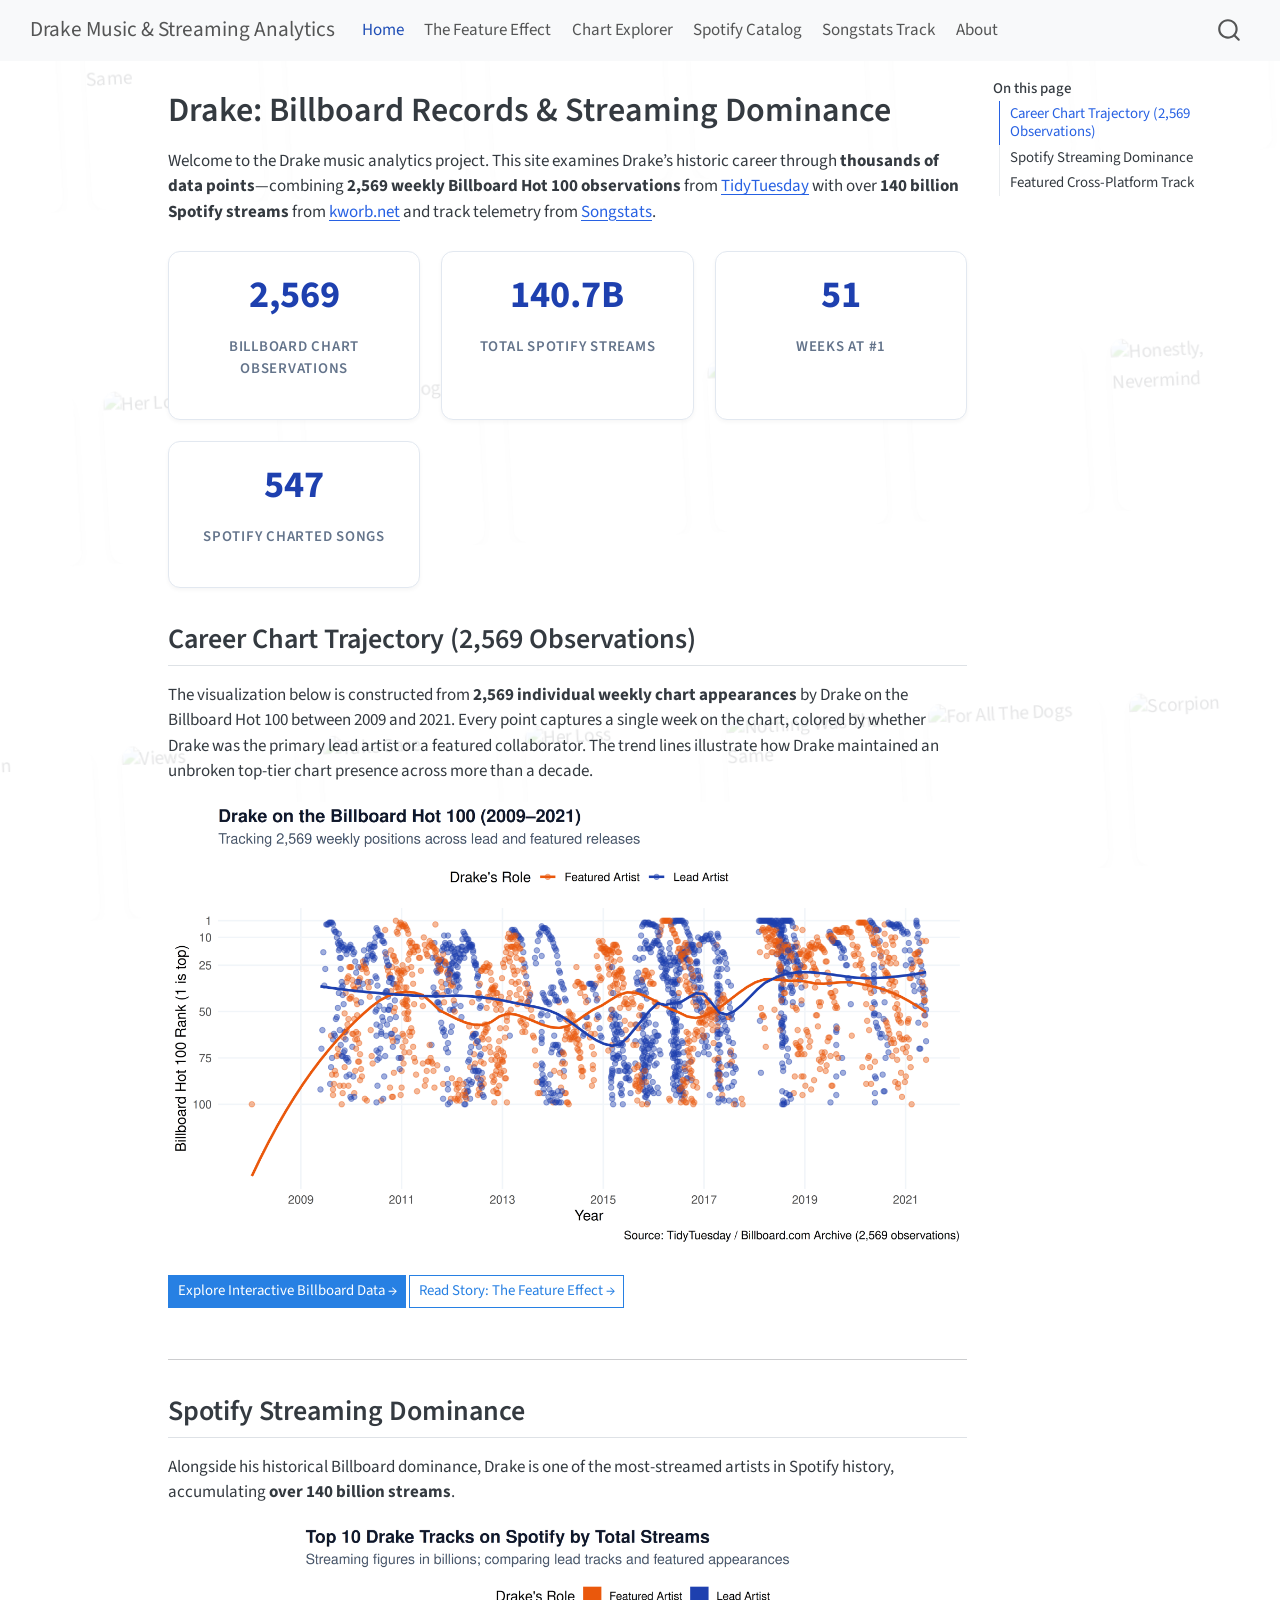
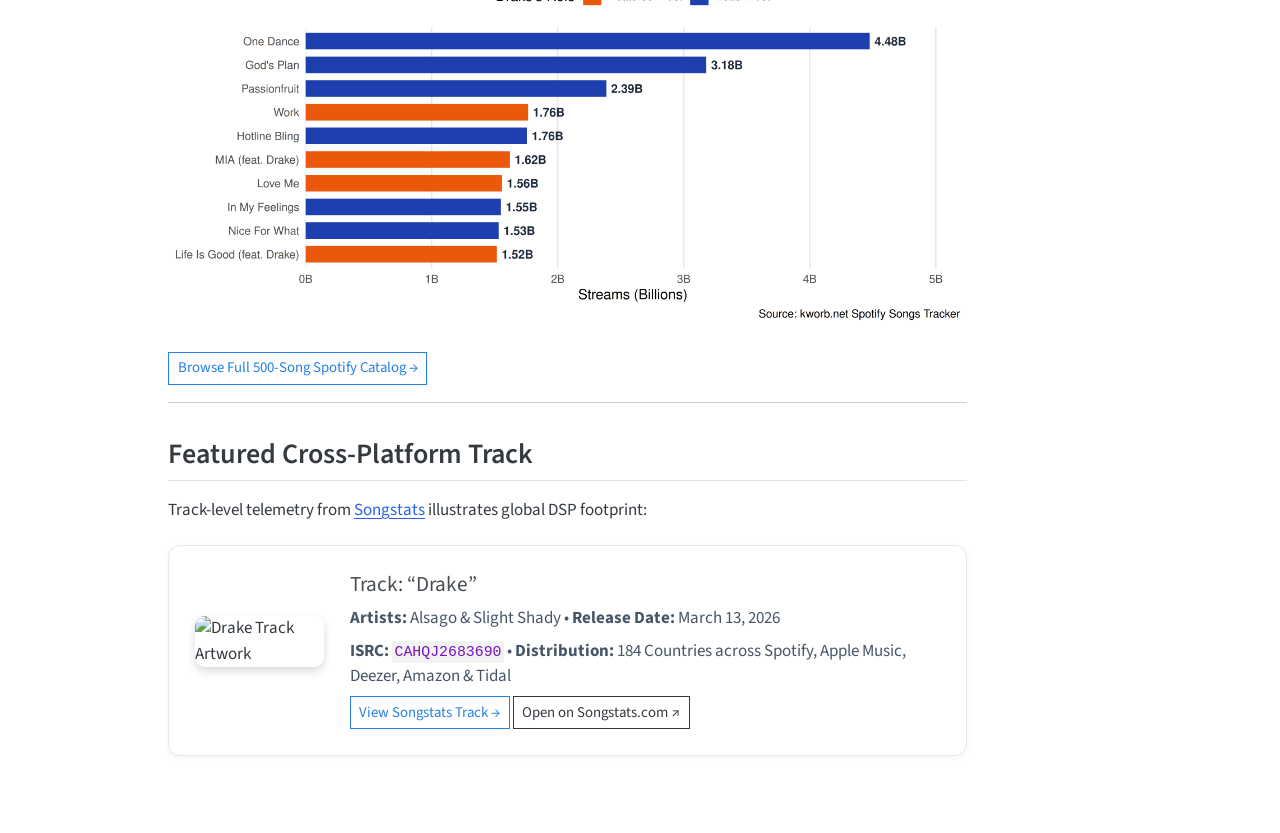
==== commit 24759b3f: "Built site for gh-pages" ====
--- a/index.html
+++ b/index.html
@@ -201,22 +201,6 @@
     </div>
   </div>
 </div>
-
-<script>
-  (function() {
-    function promoteBg() {
-      var bg = document.querySelector(".album-background-wrapper");
-      if (bg && bg.parentElement !== document.body) {
-        document.body.prepend(bg);
-      }
-    }
-    if (document.readyState === "loading") {
-      document.addEventListener("DOMContentLoaded", promoteBg);
-    } else {
-      promoteBg();
-    }
-  })();
-</script>
 
 <header id="title-block-header" class="quarto-title-block default">
 <div class="quarto-title">
--- a/styles.css
+++ b/styles.css
@@ -1,32 +1,21 @@
-/* Custom styling for Drake Milestone 5 with animated album background */
-
-html {
-  background-color: #f1f5f9;
-}
-
-body {
-  background-color: transparent !important;
-  position: relative;
-  min-height: 100vh;
-}
-
-/* Animated moving album covers in background */
+/* Background moving album covers: strictly placed in the deep background */
 .album-background-wrapper {
   position: fixed;
   top: 0;
   left: 0;
   width: 100vw;
   height: 100vh;
-  z-index: 0;
-  pointer-events: none;
+  z-index: -9999 !important;
+  pointer-events: none !important;
+  user-select: none !important;
   overflow: hidden;
-  opacity: 0.55; /* Clearly and vibrantly visible across the entire site */
+  opacity: 0.12; /* Subtle, ambient background so it never interferes with content */
   display: flex;
   flex-direction: column;
   justify-content: space-around;
   gap: 1.5rem;
   transform: rotate(-3deg) scale(1.15);
-  filter: saturate(1.2) contrast(1.05);
+  filter: contrast(1.05);
 }
 
 .album-marquee-track {
@@ -48,15 +37,15 @@
   height: 150px;
   border-radius: 12px;
   object-fit: cover;
-  box-shadow: 0 8px 22px rgba(0, 0, 0, 0.22);
+  box-shadow: 0 4px 12px rgba(0, 0, 0, 0.15);
 }
 
 .marquee-left .album-marquee-group {
-  animation: marquee-left-scroll 45s linear infinite;
+  animation: marquee-left-scroll 50s linear infinite;
 }
 
 .marquee-right .album-marquee-group {
-  animation: marquee-right-scroll 50s linear infinite;
+  animation: marquee-right-scroll 55s linear infinite;
 }
 
 @keyframes marquee-left-scroll {
@@ -77,28 +66,6 @@
   }
 }
 
-/* Ensure navigation and page content layer cleanly above background */
-nav.navbar {
-  position: relative;
-  z-index: 50 !important;
-}
-
-#quarto-content {
-  position: relative;
-  z-index: 10;
-}
-
-/* Content card overlay: semi-transparent so background peeks through */
-main.content {
-  background: rgba(255, 255, 255, 0.85);
-  padding: 2rem;
-  border-radius: 16px;
-  box-shadow: 0 10px 30px rgba(0, 0, 0, 0.08);
-  margin-top: 1rem;
-  margin-bottom: 2.5rem;
-  border: 1px solid rgba(226, 232, 240, 0.9);
-}
-
 /* Metric cards */
 .stat-grid {
   display: grid;
@@ -108,18 +75,18 @@
 }
 
 .stat-card {
-  background: rgba(255, 255, 255, 0.95);
+  background: #ffffff;
   border: 1px solid #e2e8f0;
   border-radius: 12px;
   padding: 1.25rem;
   text-align: center;
-  box-shadow: 0 2px 6px rgba(0, 0, 0, 0.04);
+  box-shadow: 0 2px 4px rgba(0, 0, 0, 0.04);
   transition: transform 0.15s ease, box-shadow 0.15s ease;
 }
 
 .stat-card:hover {
   transform: translateY(-2px);
-  box-shadow: 0 6px 14px -2px rgba(0, 0, 0, 0.1);
+  box-shadow: 0 6px 12px -2px rgba(0, 0, 0, 0.08);
 }
 
 .stat-number {
@@ -144,11 +111,11 @@
   flex-direction: row;
   align-items: center;
   gap: 1.5rem;
-  background: rgba(255, 255, 255, 0.95);
+  background: #ffffff;
   border: 1px solid #e2e8f0;
   border-radius: 12px;
   padding: 1.5rem;
-  box-shadow: 0 2px 8px rgba(0, 0, 0, 0.06);
+  box-shadow: 0 2px 6px rgba(0, 0, 0, 0.05);
   margin-top: 1.25rem;
 }
 
